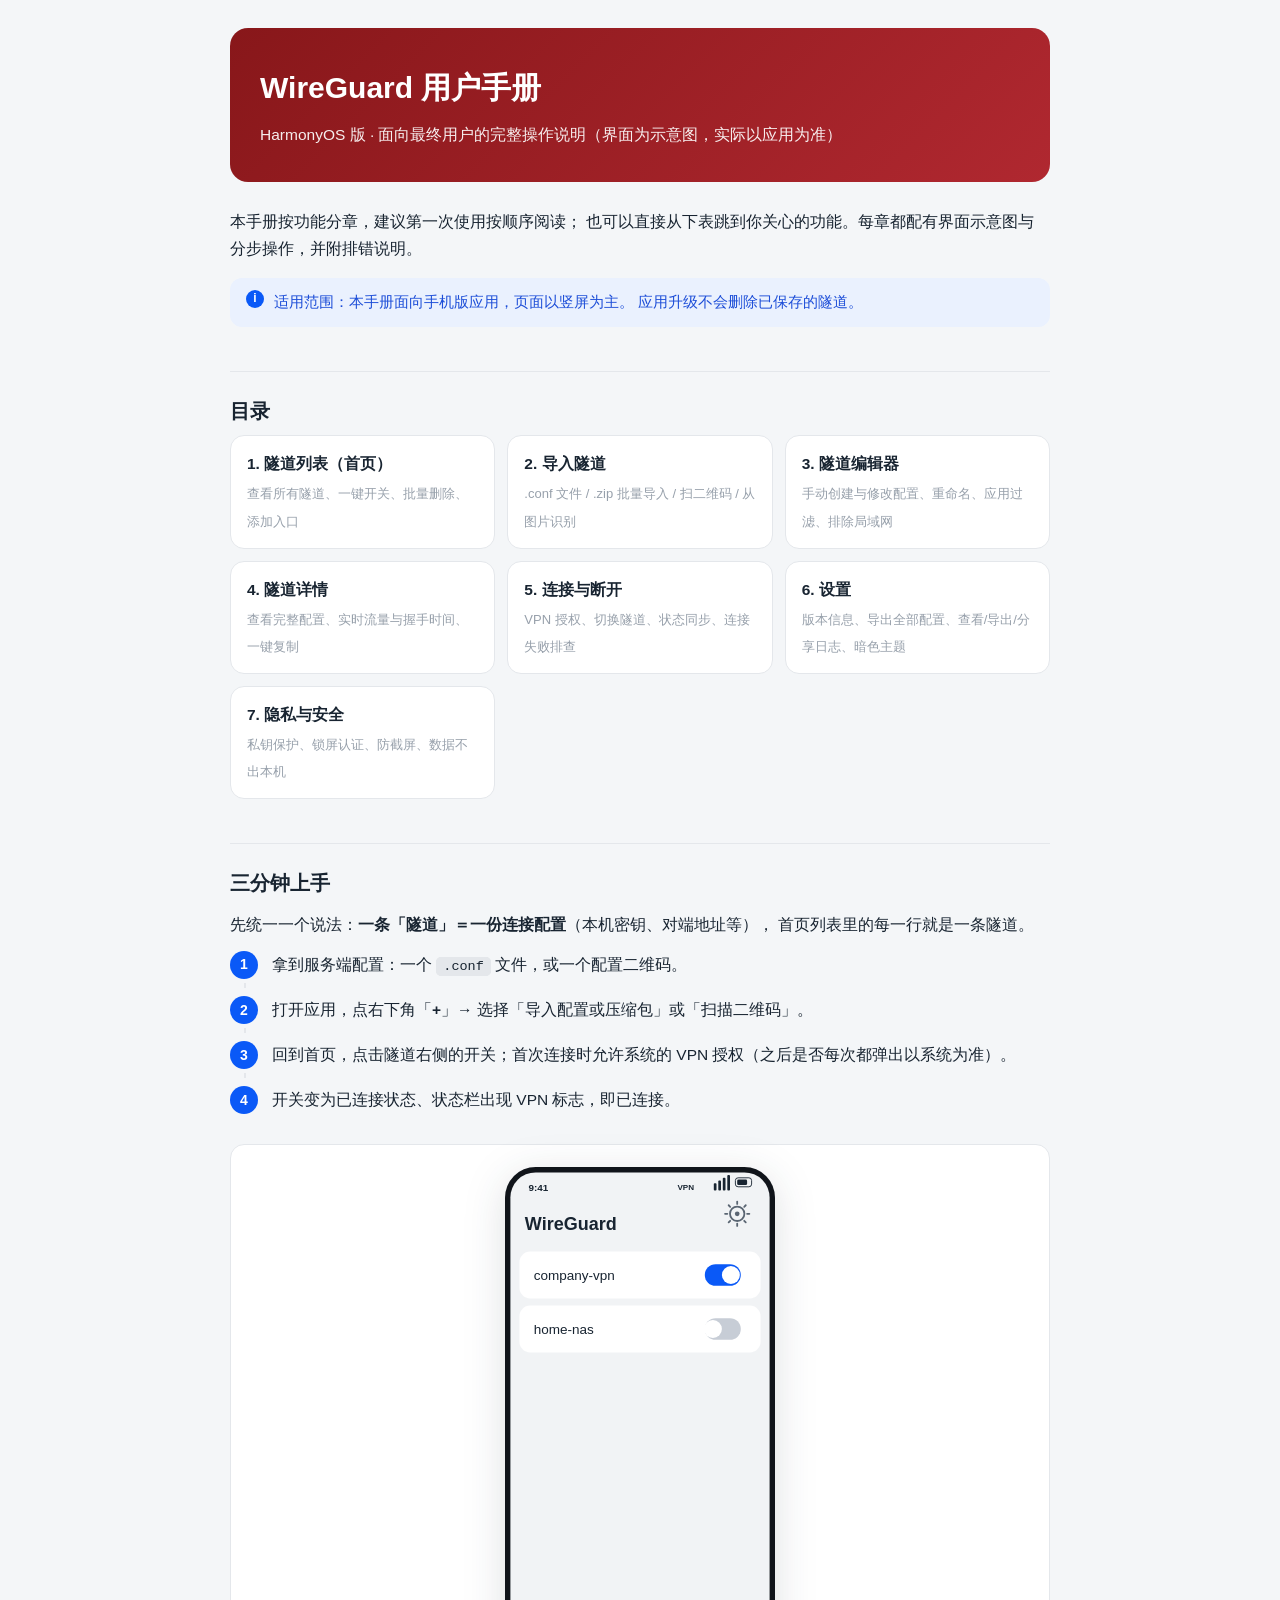
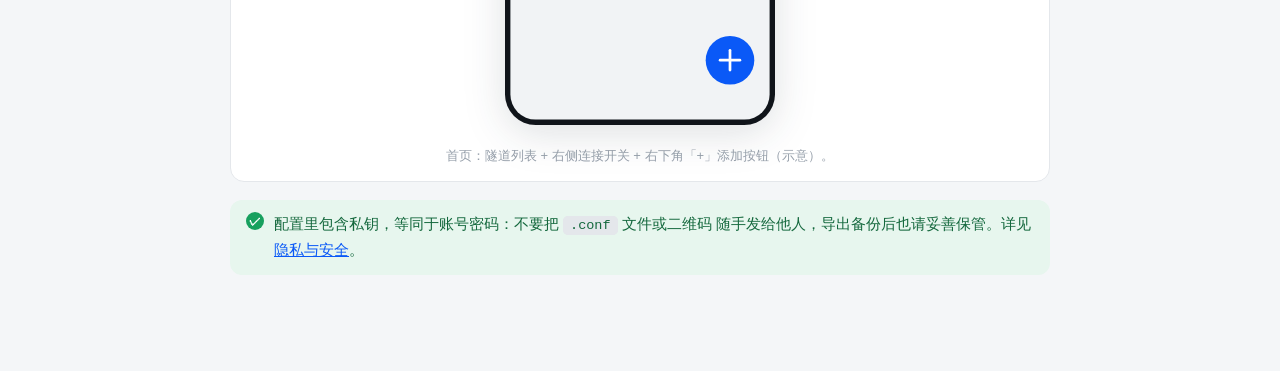
==== handbook/index.html @ 2e162a04 "docs: 完成用户手册 handbook/（8 页 HTML + 共享样式 + 内联 SVG 示意图） - index 目录页 + 7 个功能页（隧道列表/导入/编辑器/详情/连接/设置/隐私安全）" ====
<!DOCTYPE html>
<html lang="zh-CN">
<head>
<meta charset="UTF-8">
<meta name="viewport" content="width=device-width, initial-scale=1.0">
<title>WireGuard 用户手册（HarmonyOS 版）</title>
<link rel="stylesheet" href="style.css">
</head>
<body>
<div class="wrap">

<div class="hero">
  <h1>WireGuard 用户手册</h1>
  <p>HarmonyOS 版 · 面向最终用户的完整操作说明（界面为示意图，实际以应用为准）</p>
</div>

<p>本手册按功能分章，建议第一次使用按顺序阅读；
也可以直接从下表跳到你关心的功能。每章都配有界面示意图与分步操作，并附排错说明。</p>

<div class="note">适用范围：本手册面向手机版应用，页面以竖屏为主。
应用升级不会删除已保存的隧道。</div>

<h2>目录</h2>
<div class="toc">
  <a href="tunnel-list.html">
    <b>1. 隧道列表（首页）</b>
    <span>查看所有隧道、一键开关、批量删除、添加入口</span>
  </a>
  <a href="tunnel-import.html">
    <b>2. 导入隧道</b>
    <span>.conf 文件 / .zip 批量导入 / 扫二维码 / 从图片识别</span>
  </a>
  <a href="tunnel-editor.html">
    <b>3. 隧道编辑器</b>
    <span>手动创建与修改配置、重命名、应用过滤、排除局域网</span>
  </a>
  <a href="tunnel-detail.html">
    <b>4. 隧道详情</b>
    <span>查看完整配置、实时流量与握手时间、一键复制</span>
  </a>
  <a href="tunnel-connection.html">
    <b>5. 连接与断开</b>
    <span>VPN 授权、切换隧道、状态同步、连接失败排查</span>
  </a>
  <a href="settings.html">
    <b>6. 设置</b>
    <span>版本信息、导出全部配置、查看/导出/分享日志、暗色主题</span>
  </a>
  <a href="privacy-security.html">
    <b>7. 隐私与安全</b>
    <span>私钥保护、锁屏认证、防截屏、数据不出本机</span>
  </a>
</div>

<h2>三分钟上手</h2>
<p>先统一一个说法：<b>一条「隧道」＝一份连接配置</b>（本机密钥、对端地址等），
首页列表里的每一行就是一条隧道。</p>
<ol class="steps">
  <li>拿到服务端配置：一个 <code>.conf</code> 文件，或一个配置二维码。</li>
  <li>打开应用，点右下角「<b>+</b>」→ 选择「导入配置或压缩包」或「扫描二维码」。</li>
  <li>回到首页，点击隧道右侧的开关；首次连接时允许系统的 VPN 授权（之后是否每次都弹出以系统为准）。</li>
  <li>开关变为已连接状态、状态栏出现 VPN 标志，即已连接。</li>
</ol>

<figure class="shot">
<svg viewBox="0 0 300 620" xmlns="http://www.w3.org/2000/svg" role="img" aria-label="首页示意">
  <rect x="0" y="0" width="300" height="620" rx="34" fill="#10141A"/>
  <rect x="6" y="6" width="288" height="608" rx="28" fill="#F1F3F5"/>
  <text x="26" y="27" font-size="11" font-weight="600" fill="#182431">9:41</text>
  <text x="210" y="26" font-size="9" font-weight="700" fill="#182431" text-anchor="end">VPN</text>
  <g fill="#182431">
    <rect x="232" y="18" width="3" height="8" rx="1"/><rect x="237" y="15" width="3" height="11" rx="1"/>
    <rect x="242" y="12" width="3" height="14" rx="1"/><rect x="247" y="9" width="3" height="17" rx="1"/>
  </g>
  <rect x="256" y="12" width="18" height="10" rx="3" fill="none" stroke="#182431"/>
  <rect x="258" y="14" width="11" height="6" rx="1.5" fill="#182431"/>
  <text x="22" y="70" font-size="20" font-weight="700" fill="#182431">WireGuard</text>
  <g transform="translate(258 52)" stroke="#5A6572" stroke-width="2" fill="none">
    <circle cx="0" cy="0" r="8"/>
    <circle cx="0" cy="0" r="2.6" fill="#5A6572" stroke="none"/>
    <g stroke-linecap="round">
      <line x1="0" y1="-11" x2="0" y2="-13.5"/><line x1="0" y1="11" x2="0" y2="13.5"/>
      <line x1="-11" y1="0" x2="-13.5" y2="0"/><line x1="11" y1="0" x2="13.5" y2="0"/>
      <line x1="-7.8" y1="-7.8" x2="-9.5" y2="-9.5"/><line x1="7.8" y1="7.8" x2="9.5" y2="9.5"/>
      <line x1="7.8" y1="-7.8" x2="9.5" y2="-9.5"/><line x1="-7.8" y1="7.8" x2="-9.5" y2="9.5"/>
    </g>
  </g>
  <rect x="16" y="94" width="268" height="52" rx="12" fill="#FFFFFF"/>
  <text x="32" y="126" font-size="15" fill="#182431">company-vpn</text>
  <rect x="222" y="108" width="40" height="24" rx="12" fill="#0A59F7"/>
  <circle cx="251" cy="120" r="10" fill="#fff"/>
  <rect x="16" y="154" width="268" height="52" rx="12" fill="#FFFFFF"/>
  <text x="32" y="186" font-size="15" fill="#182431">home-nas</text>
  <rect x="222" y="168" width="40" height="24" rx="12" fill="#C7CDD6"/>
  <circle cx="231" cy="180" r="10" fill="#fff"/>
  <circle cx="250" cy="548" r="27" fill="#0A59F7"/>
  <g stroke="#fff" stroke-width="3" stroke-linecap="round">
    <line x1="250" y1="537" x2="250" y2="559"/><line x1="239" y1="548" x2="261" y2="548"/>
  </g>
</svg>
<figcaption>首页：隧道列表 + 右侧连接开关 + 右下角「+」添加按钮（示意）。</figcaption>
</figure>

<div class="tip">配置里包含私钥，等同于账号密码：不要把 <code>.conf</code> 文件或二维码
随手发给他人，导出备份后也请妥善保管。详见<a href="privacy-security.html">隐私与安全</a>。</div>

</div>
</body>
</html>
---- handbook/style.css ----
/* WireGuard HarmonyOS 用户手册 —— 共享样式 */
:root {
  /* 页面 CSS 调色板；SVG 示意图调色板：#0A59F7 #D93025(失败提示) #182431 #F1F3F5
     #26303C(提示条) #5A6572 #97A0AB #B9C0CA #C7CDD6 #E4E7EB #F4F6F8 #FFFFFF
     #EAF1FE #E3EDFE #10141A #D4D9DF */
  --brand: #0A59F7;
  --brand-dark: #0A49C7;
  --wg-red: #88171A;
  --ink: #182431;
  --ink-2: #5A6572;
  --ink-3: #97A0AB;
  --line: #E4E7EB;
  --bg: #F4F6F8;
  --card: #FFFFFF;
  --danger: #E84026;
  --ok: #17A05E;
  --phone-bg: #F1F3F5;
  --radius: 14px;
}

* { box-sizing: border-box; }
html { -webkit-text-size-adjust: 100%; }
body {
  margin: 0;
  font-family: -apple-system, "HarmonyOS Sans SC", "HarmonyOS Sans", "PingFang SC", "Microsoft YaHei", sans-serif;
  color: var(--ink);
  background: var(--bg);
  line-height: 1.75;
  font-size: 15.5px;
}

.wrap { max-width: 860px; margin: 0 auto; padding: 28px 20px 80px; }

/* ---------- 页头 ---------- */
.page-head { margin-bottom: 8px; }
.page-head .crumb {
  font-size: 13px; color: var(--ink-3); margin-bottom: 10px;
}
.page-head .crumb a { color: var(--brand); text-decoration: none; }
.page-head h1 {
  font-size: 28px; line-height: 1.3; margin: 0 0 8px;
  letter-spacing: 0.2px;
}
.page-head .lede { color: var(--ink-2); font-size: 15.5px; margin: 0; }

/* ---------- 章节 ---------- */
h2 {
  font-size: 20px; margin: 44px 0 6px; padding-top: 22px;
  border-top: 1px solid var(--line);
}
h2 .no {
  display: inline-block; min-width: 26px; height: 26px; line-height: 26px;
  text-align: center; border-radius: 8px; background: var(--brand);
  color: #fff; font-size: 14px; margin-right: 8px; vertical-align: 2px;
}
h3 { font-size: 16.5px; margin: 26px 0 8px; }
p { margin: 10px 0; }
ul, ol { margin: 8px 0; padding-left: 22px; }
li { margin: 4px 0; }
a { color: var(--brand); }
code, kbd {
  font-family: "SF Mono", Menlo, Consolas, monospace;
  background: #E4E7EB; border: 1px solid var(--line);
  border-radius: 5px; padding: 1px 6px; font-size: 13.5px;
}

/* ---------- 步骤 ---------- */
.steps { counter-reset: step; list-style: none; padding-left: 0; }
.steps > li {
  counter-increment: step; position: relative;
  padding: 2px 0 12px 42px;
}
.steps > li::before {
  content: counter(step);
  position: absolute; left: 0; top: 2px;
  width: 28px; height: 28px; border-radius: 50%;
  background: var(--brand); color: #fff;
  font-size: 14px; font-weight: 600;
  display: flex; align-items: center; justify-content: center;
}
.steps > li:not(:last-child)::after {
  content: ""; position: absolute; left: 13.5px; top: 34px; bottom: 2px;
  width: 2px; background: var(--line);
}

/* ---------- 截图（内联 SVG 手机示意图） ---------- */
figure.shot {
  margin: 18px 0; padding: 22px 16px 14px;
  background: var(--card); border: 1px solid var(--line);
  border-radius: var(--radius); text-align: center;
}
figure.shot svg {
  width: 270px; max-width: 82vw; height: auto;
  filter: drop-shadow(0 8px 20px rgba(24, 36, 49, .14));
}
figure.shot.shot-wide svg { width: 560px; max-width: 96%; }
figcaption {
  margin-top: 12px; font-size: 13px; color: var(--ink-3);
}
figcaption b { color: var(--ink-2); font-weight: 600; }

/* 标注图例 */
.legend { text-align: left; max-width: 560px; margin: 10px auto 0; }
.legend .li { display: flex; gap: 10px; align-items: flex-start; margin: 6px 0; font-size: 14px; color: var(--ink-2); }
.legend .dot {
  flex: none; width: 20px; height: 20px; border-radius: 50%;
  background: var(--brand); color: #fff; font-size: 12px; font-weight: 600;
  display: inline-flex; align-items: center; justify-content: center; margin-top: 3px;
}

/* ---------- 表格 ---------- */
table {
  width: 100%; border-collapse: collapse; margin: 14px 0;
  background: var(--card); border-radius: var(--radius);
  overflow: hidden; font-size: 14px;
  box-shadow: 0 0 0 1px var(--line);
}
th, td { padding: 10px 14px; text-align: left; vertical-align: top; }
th { background: #F0F3F6; font-weight: 600; white-space: nowrap; }
tr + tr td { border-top: 1px solid var(--line); }
td code { white-space: nowrap; }

/* ---------- 提示块 ---------- */
.note, .warn, .tip {
  margin: 16px 0; padding: 12px 16px 12px 44px; position: relative;
  border-radius: 12px; font-size: 14.5px;
}
.note { background: #EAF1FE; color: #1D4ED8; }
.warn { background: #FDEEE9; color: #B4371F; }
.tip  { background: #E7F6EE; color: #14683D; }
.note::before, .warn::before, .tip::before {
  position: absolute; left: 16px; top: 12px;
  width: 18px; height: 18px; border-radius: 50%;
  display: flex; align-items: center; justify-content: center;
  color: #fff; font-size: 12px; font-weight: 700;
}
.note::before { content: "i"; background: var(--brand); }
.warn::before { content: "!"; background: var(--danger); }
.tip::before  { content: "✓"; background: var(--ok); }

/* ---------- 页脚导航 ---------- */
.foot-nav {
  display: flex; justify-content: space-between; gap: 12px;
  margin-top: 56px; padding-top: 20px; border-top: 1px solid var(--line);
  font-size: 14px;
}
.foot-nav a { text-decoration: none; color: var(--brand); }
.foot-nav .prev { text-align: left; }
.foot-nav .next { text-align: right; }

/* ---------- 目录页 ---------- */
.hero {
  background: linear-gradient(135deg, var(--wg-red), #B02830);
  color: #fff; border-radius: 18px; padding: 34px 30px; margin-bottom: 26px;
}
.hero h1 { margin: 0 0 6px; font-size: 30px; }
.hero p { margin: 0; opacity: .92; }
.toc { display: grid; grid-template-columns: repeat(auto-fill, minmax(240px, 1fr)); gap: 12px; }
.toc a {
  display: block; background: var(--card); border: 1px solid var(--line);
  border-radius: var(--radius); padding: 14px 16px; text-decoration: none;
  color: var(--ink);
}
.toc a b { display: block; font-size: 15.5px; margin-bottom: 2px; }
.toc a span { font-size: 13px; color: var(--ink-3); }
.toc a:hover { border-color: var(--brand); }

@media (max-width: 560px) {
  .wrap { padding: 20px 14px 60px; }
  .page-head h1 { font-size: 24px; }
}
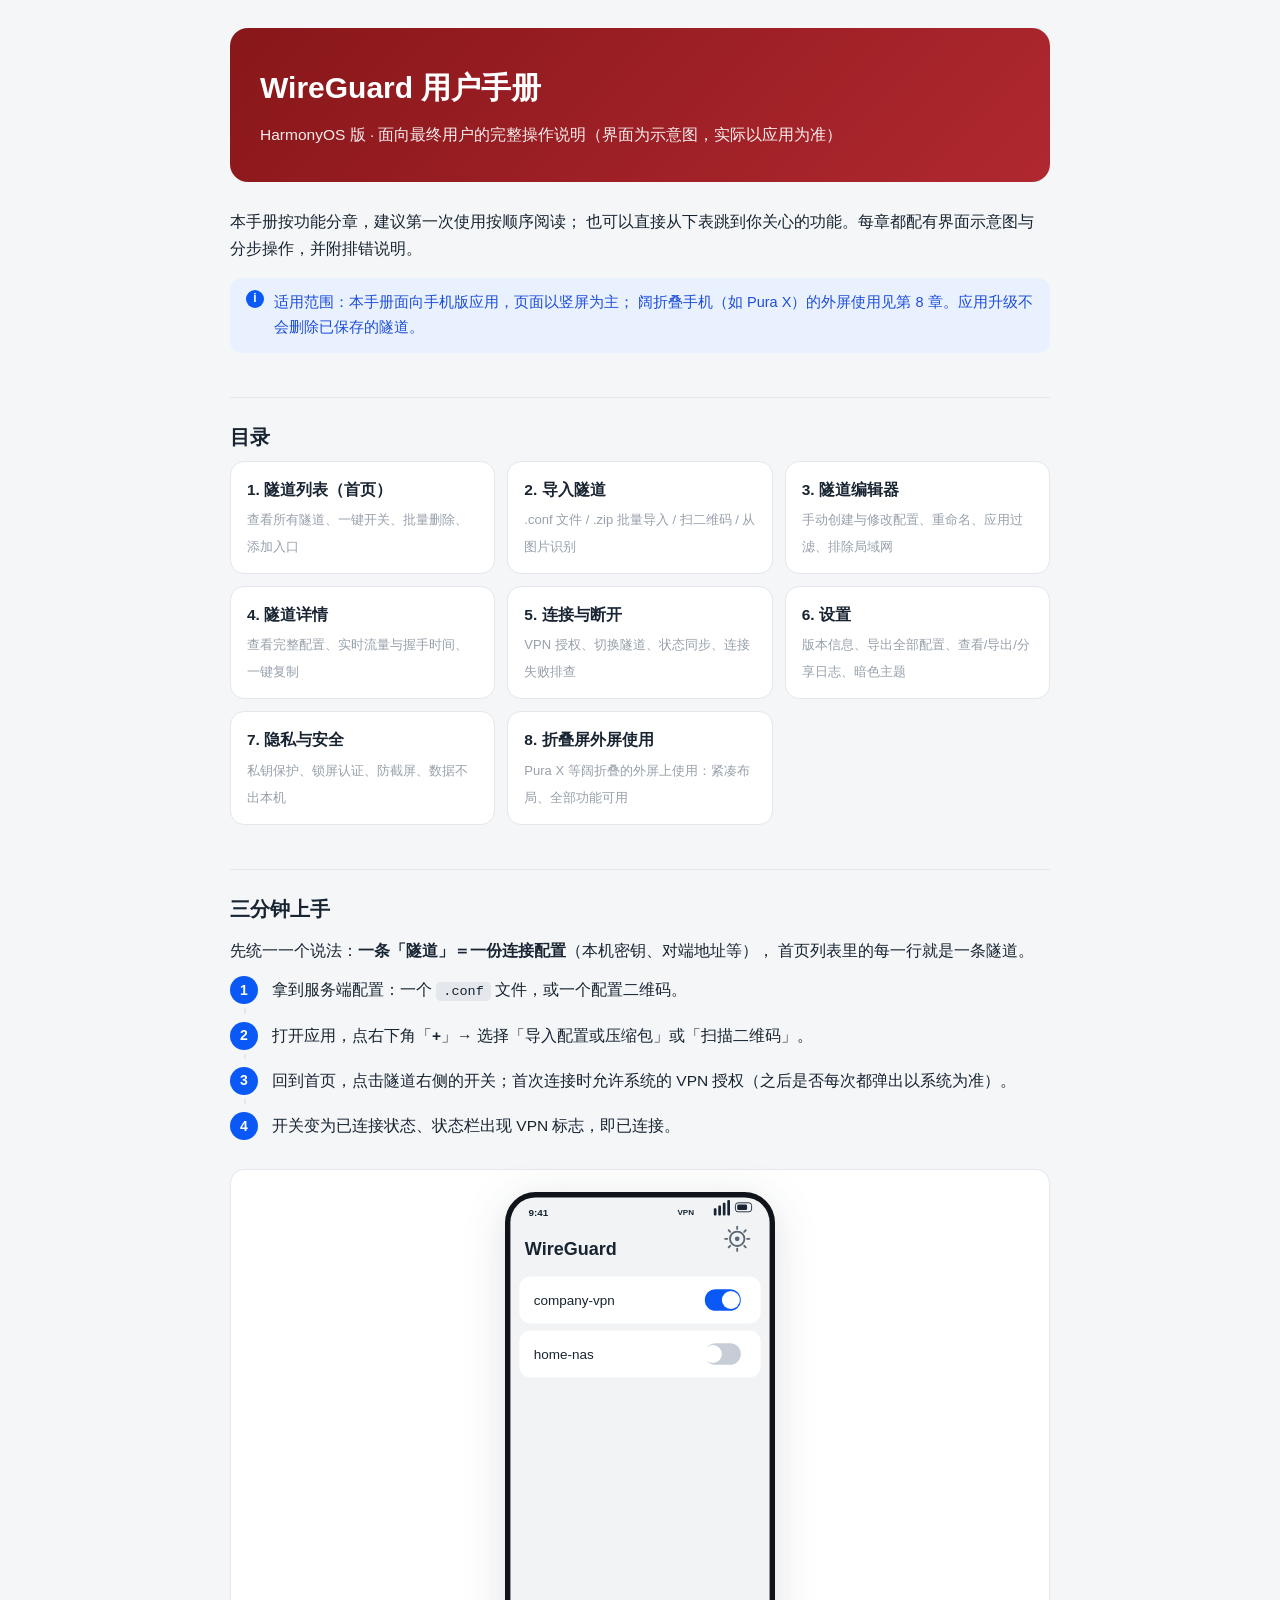
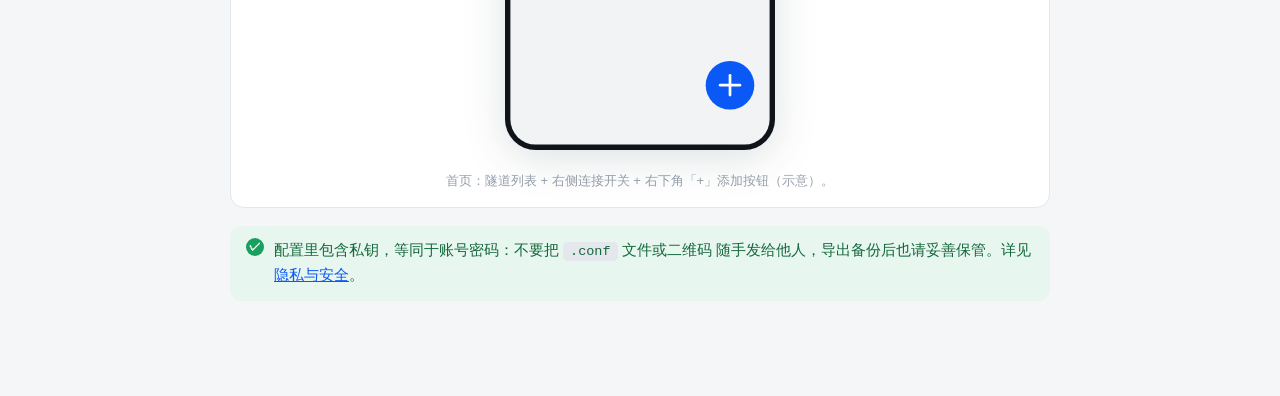
==== commit b2b2f2c2: "feat: 折叠屏外屏（Pura X）小屏紧凑布局适配 - spec/handbook 先行：specs/cover-screen.md + handbook/cover-screen.html（外屏" ====
--- a/handbook/index.html
+++ b/handbook/index.html
@@ -17,8 +17,8 @@
 <p>本手册按功能分章，建议第一次使用按顺序阅读；
 也可以直接从下表跳到你关心的功能。每章都配有界面示意图与分步操作，并附排错说明。</p>
 
-<div class="note">适用范围：本手册面向手机版应用，页面以竖屏为主。
-应用升级不会删除已保存的隧道。</div>
+<div class="note">适用范围：本手册面向手机版应用，页面以竖屏为主；
+阔折叠手机（如 Pura X）的外屏使用见第 8 章。应用升级不会删除已保存的隧道。</div>
 
 <h2>目录</h2>
 <div class="toc">
@@ -49,6 +49,10 @@
   <a href="privacy-security.html">
     <b>7. 隐私与安全</b>
     <span>私钥保护、锁屏认证、防截屏、数据不出本机</span>
+  </a>
+  <a href="cover-screen.html">
+    <b>8. 折叠屏外屏使用</b>
+    <span>Pura X 等阔折叠的外屏上使用：紧凑布局、全部功能可用</span>
   </a>
 </div>
 
